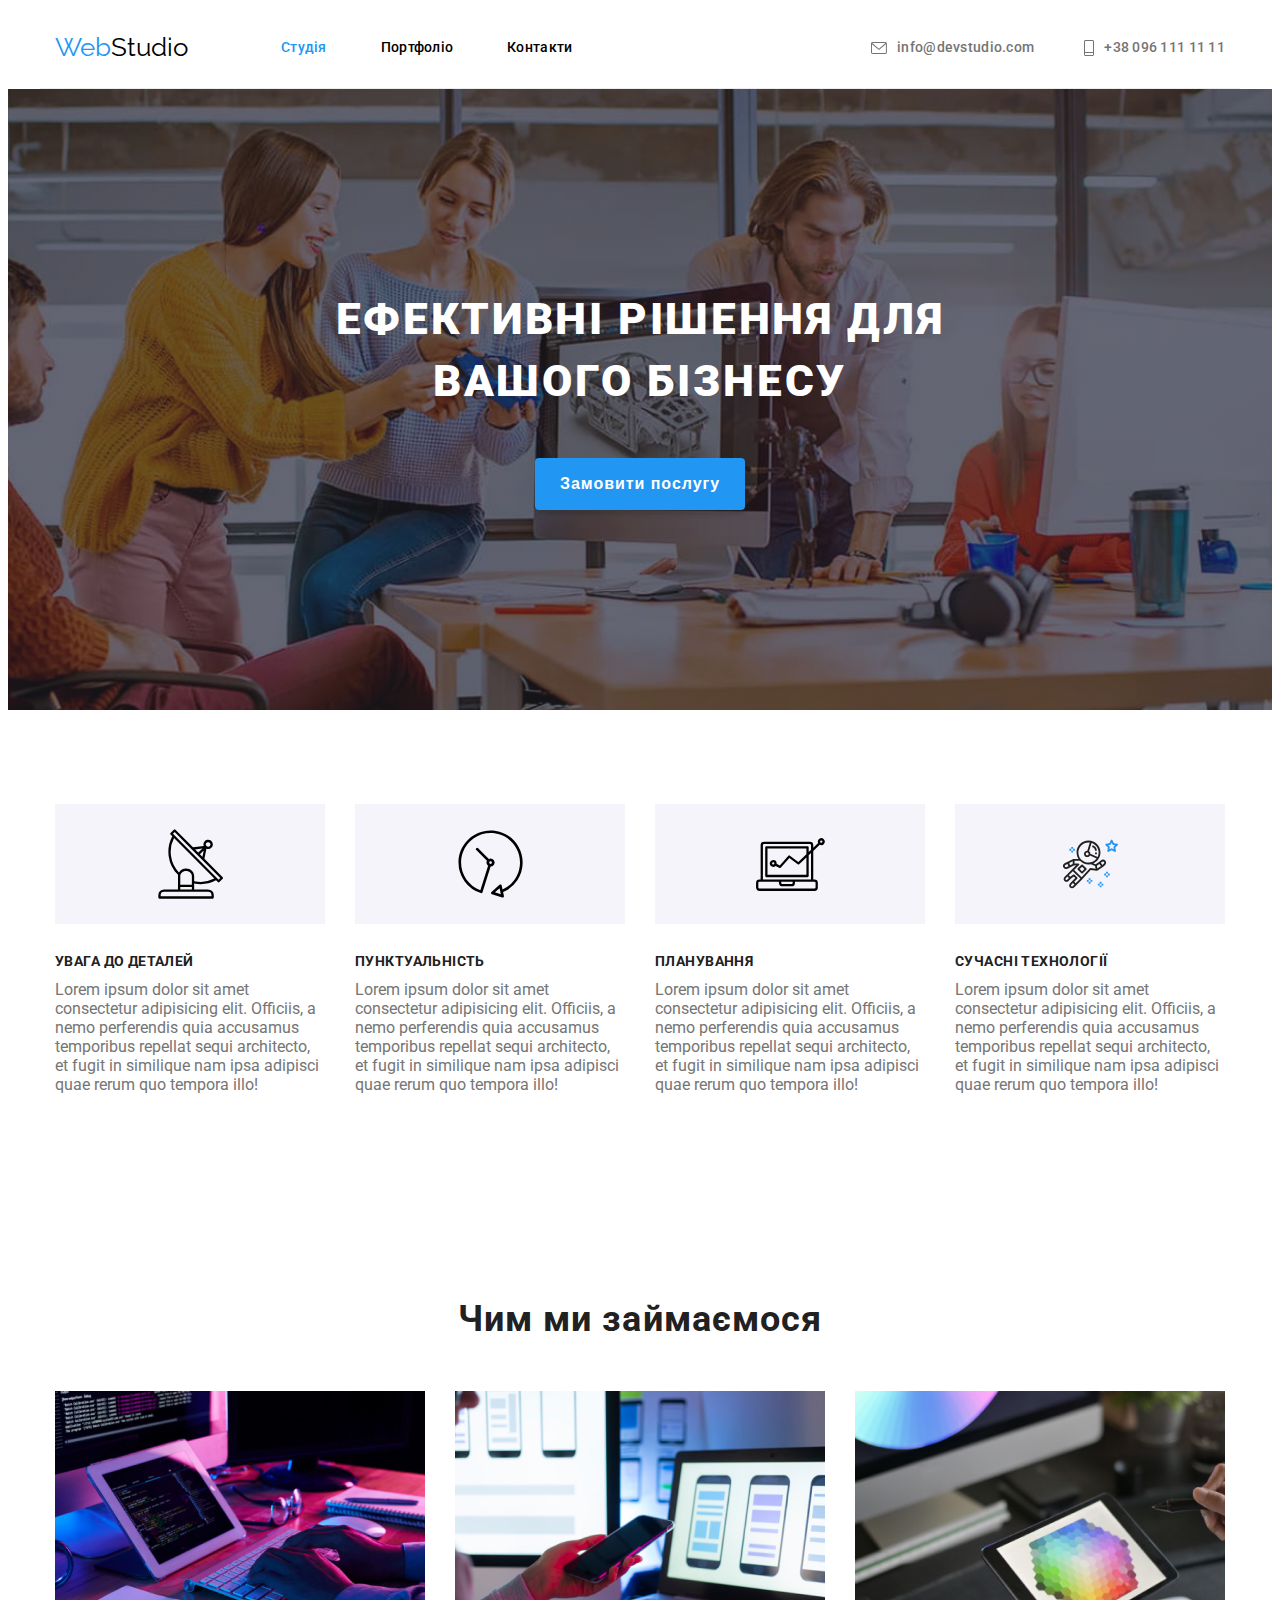
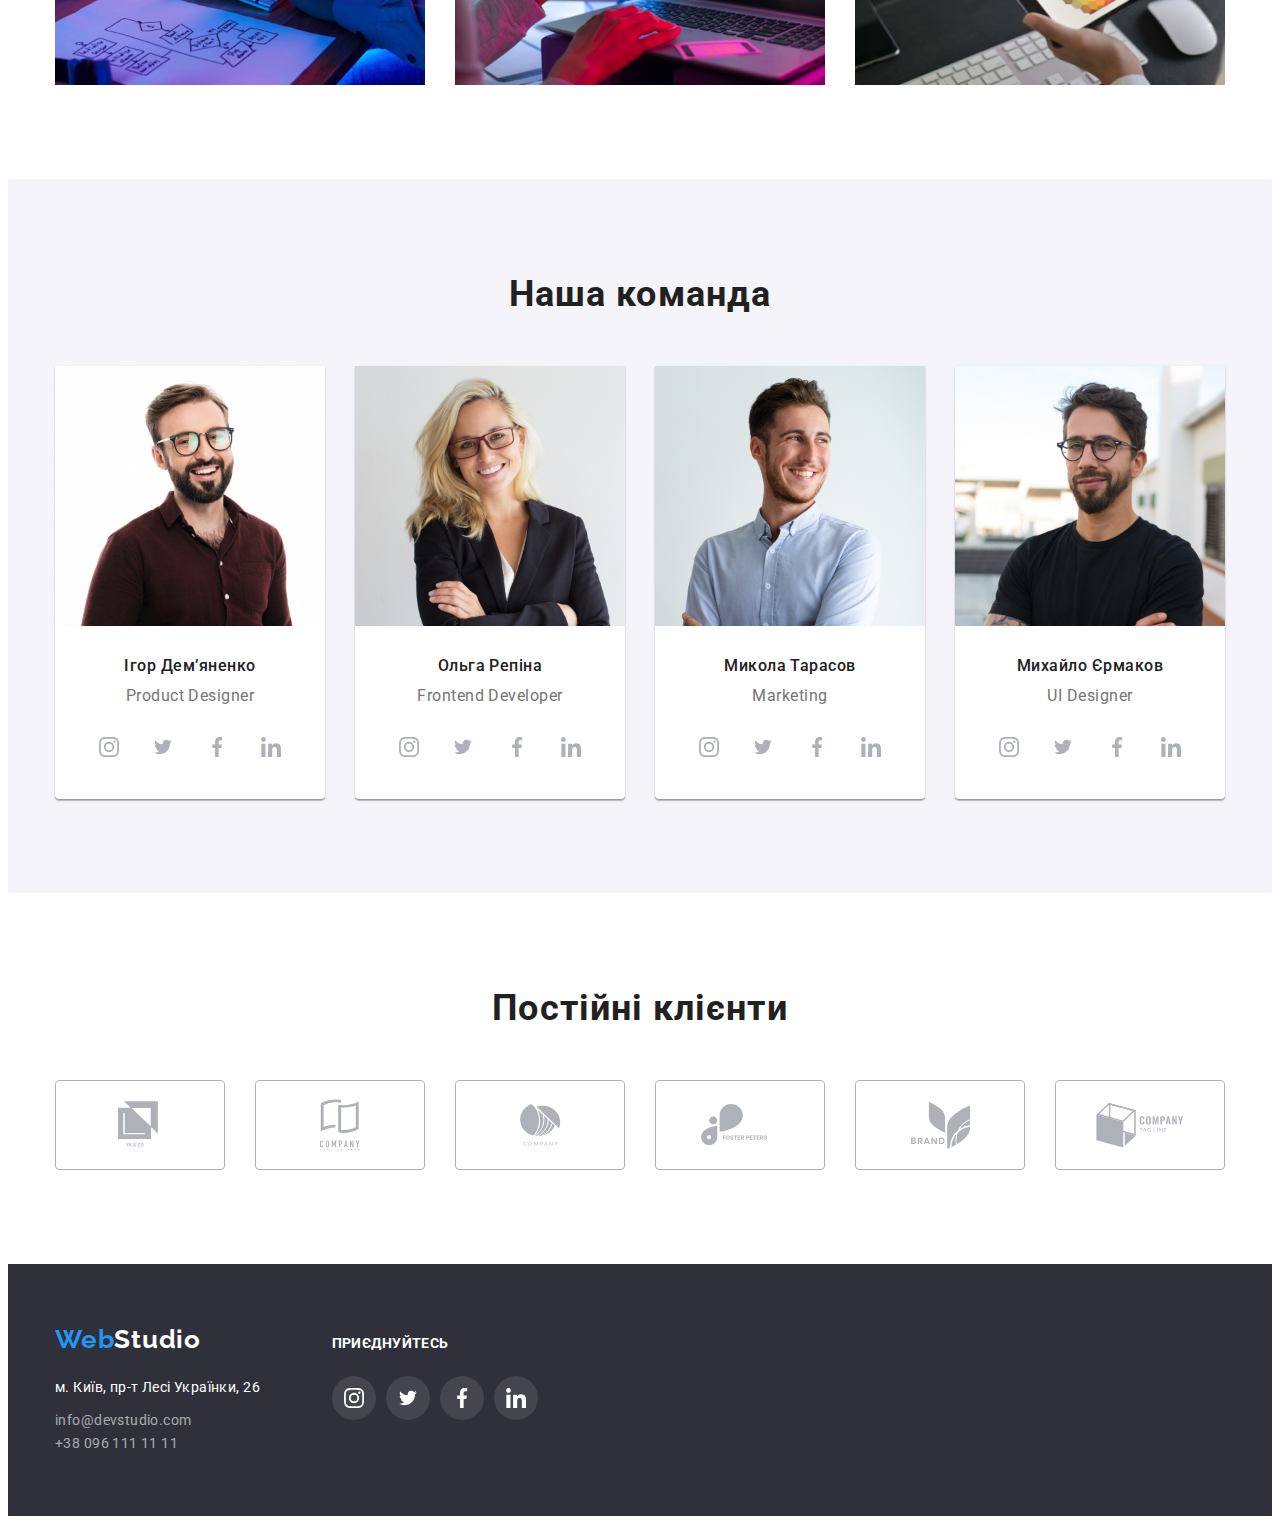
==== index.html @ 0ce0e4c5 "yes" ====
<!DOCTYPE html>
<html lang="en">

<head>
    <meta charset="UTF-8">
    <meta http-equiv="X-UA-Compatible" content="IE=edge">
    <meta name="viewport" content="width=device-width, initial-scale=1.0">
    <title>WEB studio</title>
    <link
        href="https://fonts.googleapis.com/css2?family=Raleway:wght@700&family=Roboto:wght@400;500;700;900&display=swap"
        rel="stylesheet">
    <link rel="stylesheet" href="node_modules/modern-normalize/modern-normalize.css">
    <!-- Зовнішній файл стилю -->
    <link rel="stylesheet" href="./css/main.min.css">
</head>

<body>
    <!-- Шапка -->
    <header>
        <div class="header-nav container">
            <a class="logo" href="./"><span>Web</span>Studio</a>
            <nav>
                <ul class="nav-list">
                    <li class="list-item"><a class="link current" href="./">Студія</a></li>
                    <li class="list-item"><a class="link" href="./portfolio.html" target="_blank"
                            rel="noopener noreferer">Портфоліо</a></li>
                    <li class="list-item"><a class="link" href="">Контакти</a></li>
                </ul>
            </nav>
            <ul class="contacts-nav">
                <li>
                    <a class="contacts-link" href="mailto:info@devstudio.com">
                        <svg class="contact-icon" width="16" height="12">
                            <use href="./img/icons.svg#icon-envelope-hover"></use>
                        </svg>
                        info@devstudio.com
                    </a>
                </li>
                <li><a class="contacts-link" href="tel:+380961111111">
                        <svg class="contact-icon" width="10" height="16">
                            <use href="./img/icons.svg#icon-Phone"></use>
                        </svg>
                        +38 096 111 11 11</a></li>
            </ul>
        </div>
    </header>
    <!-- Основна секція -->
    <main>
        <!-- Секція герой -->
        <section class="hero">
            <div class="container">
                <h1 class="hero-title">ефективні рішення для
                    </br>
                    вашого бізнесу
                </h1>
                <button type="button" class="hero-button" data-modal-open>Замовити послугу</button>
            </div>
            <!-- Модальне вікно -->
            <div class="backdrop is-hidden" data-modal>
                <div class="modal">
                    <button type="button" class="modal-button" data-modal-close></button>
                    <!-- Форма модального вікна -->
                    <form class="form js-speaker-form" autocomplete="on">
                        <h3 class="title">Залиште свої дані, ми Вам зателефонуємо</h3>
                        <ul class="fields">
                            <li class="field">
                                <label for="user-name">Ім'я</label>
                                <input class="form-field" type="text" name="user-name" id="user-name">
                                <svg class="form-icon" width="18" height="18">
                                    <use href="./img/icons.svg#person"></use>
                                </svg>
                            </li>
                            <li class="field">
                                <label for="user-tel">Телефон</label>
                                <input class="form-field" type="tel" name="user-tel" id="user-tel" autofocus>
                                <svg class="form-icon" width="18" height="18">
                                    <use href="./img/icons.svg#phone"></use>
                                </svg>
                            </li>
                            <li class="field">
                                <label for="user-mail">Пошта</label>
                                <input class="form-field" type="email" name="user-mail" id="user-mail">
                                <svg width="18" height="18" class="form-icon">
                                    <use href="./img/icons.svg#email"></use>
                                </svg>
                            </li>
                            <li class="field">
                                <label for="comments">Коментарі</label>
                                <textarea class="textarea" name="comments" id="comments" rows="10"
                                    placeholder="Введіть коментар">
                            </textarea>
                            </li>
                        </ul>
                        <div class="checkbox">
                            <label class="field-label" for="checkbox">
                                <input class="field-checkbox" type="checkbox" name="checkbox" id="checkbox"
                                    value="checkbox" />
                                <svg class="checkbox-icon" width="16" height="15">
                                    <use href="./img/icons.svg#icon-check"></use>
                                </svg>
                                Погоджуюсь з розсилкою і приймаю
                                <a href="./">Умови договору</a>
                            </label>
                        </div>
                        <button type="submit" class="hero-button btn">Надіслати</button>

                    </form>
                </div>
            </div>
        </section>

        <!-- Секція особливості -->
        <section class="section">
            <div class="container">
                <h2 class="visually-hidden">Особливості</h2>
                <ul class="features">
                    <li class="features-item">
                        <div class="features-icon">
                            <svg class="icon" width="65" height="70">
                                <use href="./img/icons.svg#icon-Vector-1"></use>
                            </svg>
                        </div>
                        <h3 class="title ">УВАГА ДО ДЕТАЛЕЙ</h3>
                        <p class="text">Lorem ipsum dolor sit amet consectetur adipisicing elit. Officiis, a nemo
                            perferendis quia accusamus temporibus repellat sequi architecto, et fugit in similique nam
                            ipsa adipisci quae rerum quo tempora illo!</p>
                    </li>
                    <li class="features-item">
                        <div class="features-icon">
                            <svg class="icon" width="65" height="70">
                                <use href="./img/icons.svg#icon-Clock"></use>
                            </svg>
                        </div>
                        <h3 class="title">ПУНКТУАЛЬНІСТЬ</h3>
                        <p class="text">Lorem ipsum dolor sit amet consectetur adipisicing elit. Officiis, a nemo
                            perferendis quia accusamus temporibus repellat sequi architecto, et fugit in similique nam
                            ipsa adipisci quae rerum quo tempora illo!</p>
                    </li>
                    <li class="features-item">
                        <div class="features-icon">
                            <svg class="icon" width="70" height="53">
                                <use href="./img/icons.svg#icon-diagram"></use>
                            </svg>
                        </div>
                        <h3 class="title">ПЛАНУВАННЯ</h3>
                        <p class="text">Lorem ipsum dolor sit amet consectetur adipisicing elit. Officiis, a nemo
                            perferendis quia accusamus temporibus repellat sequi architecto, et fugit in similique nam
                            ipsa adipisci quae rerum quo tempora illo!</p>
                    </li>
                    <li class="features-item">
                        <div class="features-icon">
                            <svg class="icon" width="55" height="60">
                                <use href="./img/icons.svg#icon-astronaut"></use>
                            </svg>
                        </div>
                        <h3 class="title">СУЧАСНІ ТЕХНОЛОГІЇ</h3>
                        <p class="text">Lorem ipsum dolor sit amet consectetur adipisicing elit. Officiis, a nemo
                            perferendis quia accusamus temporibus repellat sequi architecto, et fugit in similique nam
                            ipsa adipisci quae rerum quo tempora illo!</p>
                    </li>
                </ul>
            </div>
        </section>
        <!-- Секція чим ми займаємось -->
        <section class="section">
            <div class="container">
                <h2 class="section-title">Чим ми займаємося</h2>
                <ul class="image">
                    <li class="thumb">
                        <div class="img-thumb"><img src="./img/desktop.jpg" alt="Зображення планшету">
                            <div class="overlay">
                                <p>ДЕСКТОПНІ ЗАСТОСУНКИ</p>
                            </div>
                        </div>
                    </li>
                    <li class="thumb">
                        <div class="img-thumb"><img src="./img/laptop.jpg" alt="Зображення планшету">
                            <div class="overlay">
                                <p>МОБІЛЬНІ ЗАСТОСУНКИ</p>
                            </div>
                        </div>
                    </li>
                    <li class="thumb">
                        <div class="img-thumb"><img src="./img/desctop-1.jpg" alt="Зображення планшету">
                            <div class="overlay">
                                <p>ДИЗАЙНЕРСЬКІ РІШЕННЯ</p>
                            </div>
                        </div>
                    </li>
                </ul>
            </div>
        </section>
        <!-- Секція наша команда -->
        <section class="section our-team">
            <div class="container">
                <h2 class="section-title">Наша команда</h2>
                <ul class="team">
                    <li class="team-link">
                        <img src="./img/demianenko.jpg" alt="Дем'яненко Шгор">
                        <p class="name">Ігор Дем’яненко</p>
                        <p class="position">Product Designer</p>
                        <ul class="social-network-list">
                            <li class="network-item">
                                <a class="social-link" href="">
                                    <svg class="social-icon" width="20" height="20">
                                        <use href="./img/icons.svg#icon-instagram"></use>
                                    </svg>
                                </a>
                            </li>
                            <li class="network-item">
                                <a class="social-link" href="">
                                    <svg class="social-icon" width="20" height="16">
                                        <use href="./img/icons.svg#icon-tweeter"></use>
                                    </svg>
                                </a>
                            </li>
                            <li class="network-item">
                                <a class="social-link" href="">
                                    <svg class="social-icon" width="20" height="20">
                                        <use href="./img/icons.svg#icon-facebook"></use>
                                    </svg>
                                </a>
                            </li>
                            <li class="network-item">
                                <a class="social-link" href="">
                                    <svg class="social-icon" width="20" height="20">
                                        <use href="./img/icons.svg#icon-linkedin"></use>
                                    </svg>
                                </a>
                        </ul>

                    <li class="team-link">
                        <img src="./img/repina.jpg" alt="Ольга Репіна">
                        <p class="name">Ольга Репіна</p>
                        <p class="position">Frontend Developer</p>
                        <ul class="social-network-list">
                            <li class="network-item">
                                <a class="social-link" href="">
                                    <svg class="social-icon" width="20" height="20">
                                        <use href="./img/icons.svg#icon-instagram"></use>
                                    </svg>
                                </a>
                            </li>
                            <li class="network-item">
                                <a class="social-link" href="">
                                    <svg class="social-icon" width="20" height="16">
                                        <use href="./img/icons.svg#icon-tweeter"></use>
                                    </svg>
                                </a>
                            </li>
                            <li class="network-item">
                                <a class="social-link" href="">
                                    <svg class="social-icon" width="20" height="20">
                                        <use href="./img/icons.svg#icon-facebook"></use>
                                    </svg>
                                </a>
                            </li>
                            <li class="network-item">
                                <a class="social-link" href="">
                                    <svg class="social-icon" width="20" height="20">
                                        <use href="./img/icons.svg#icon-linkedin"></use>
                                    </svg>
                                </a>
                            </li>
                        </ul>
                    </li>
                    <li class="team-link">
                        <img src="./img/tarasov.jpg" alt="Микола Тарасов">
                        <p class="name">Микола Тарасов</p>
                        <p class="position">Marketing</p>
                        <ul class="social-network-list">
                            <li class="network-item">
                                <a class="social-link" href="">
                                    <svg class="social-icon" width="20" height="20">
                                        <use href="./img/icons.svg#icon-instagram"></use>
                                    </svg>
                                </a>
                            </li>
                            <li class="network-item">
                                <a class="social-link" href="">
                                    <svg class="social-icon" width="20" height="16">
                                        <use href="./img/icons.svg#icon-tweeter"></use>
                                    </svg>
                                </a>
                            </li>
                            <li class="network-item">
                                <a class="social-link" href="">
                                    <svg class="social-icon" width="20" height="20">
                                        <use href="./img/icons.svg#icon-facebook"></use>
                                    </svg>
                                </a>
                            </li>
                            <li class="network-item">
                                <a class="social-link" href="">
                                    <svg class="social-icon" width="20" height="20">
                                        <use href="./img/icons.svg#icon-linkedin"></use>
                                    </svg>
                                </a>
                            </li>
                        </ul>
                    </li>
                    <li class="team-link">
                        <img src="./img/ermakov.jpg" alt="Михайло Єрмаков">
                        <p class="name">Михайло Єрмаков</p>
                        <p class="position">UI Designer</p>
                        <ul class="social-network-list">
                            <li class="network-item">
                                <a class="social-link" href="">
                                    <svg class="social-icon" width="20" height="20">
                                        <use href="./img/icons.svg#icon-instagram"></use>
                                    </svg>
                                </a>
                            </li>
                            <li class="network-item">
                                <a class="social-link" href="">
                                    <svg class="social-icon" width="20" height="16">
                                        <use href="./img/icons.svg#icon-tweeter"></use>
                                    </svg>
                                </a>
                            </li>
                            <li class="network-item">
                                <a class="social-link" href="">
                                    <svg class="social-icon" width="20" height="20">
                                        <use href="./img/icons.svg#icon-facebook"></use>
                                    </svg>
                                </a>
                            </li>
                            <li class="network-item">
                                <a class="social-link" href="">
                                    <svg class="social-icon" width="20" height="20">
                                        <use href="./img/icons.svg#icon-linkedin"></use>
                                    </svg>
                                </a>
                            </li>
                        </ul>
                    </li>
                </ul>
            </div>
        </section>
        <section class="section">
            <div class="container">
                <h2 class="section-title">Постійні клієнти</h2>
                <ul class="customers">
                    <li class="customers-item">
                        <a href="" class="customers-link">
                            <svg class="customers-icon" width="44" height="49">
                                <use href="./img/icons.svg#icon-logo-1"></use>
                            </svg>
                        </a>
                    </li>
                    <li class="customers-item">
                        <a href="" class="customers-link">
                            <svg class="customers-icon" width="40" height="52">
                                <use href="./img/icons.svg#icon-logo-2"></use>
                            </svg>
                        </a>
                    </li>
                    <li class="customers-item">
                        <a href="" class="customers-link">
                            <svg class="customers-icon" width="41" height="42">
                                <use href="./img/icons.svg#icon-logo-3"></use>
                            </svg>
                        </a>
                    </li>
                    <li class="customers-item">
                        <a href="" class="customers-link">
                            <svg class="customers-icon" width="79" height="42">
                                <use href="./img/icons.svg#icon-logo-4"></use>
                            </svg>
                        </a>
                    </li>
                    <li class="customers-item">
                        <a href="" class="customers-link">
                            <svg class="customers-icon" width="59" height="47">
                                <use href="./img/icons.svg#icon-logo-5"></use>
                            </svg>
                        </a>
                    </li>
                    <li class="customers-item">
                        <a href="" class="customers-link">
                            <svg class="customers-icon" width="88" height="45">
                                <use href="./img/icons.svg#icon-logo-6"></use>
                            </svg>
                        </a>
                    </li>
                </ul>
            </div>
        </section>
    </main>
    <!-- Футер -->
    <footer class="footer">
        <div class="container footer-items">
            <!-- Лого та контакти -->
            <div class="footer-contacts">
                <a class="footer-logo" href=""><span>Web</span>Studio</a>
                <addres class="addres">
                    <p class="footer-address">м. Київ, пр-т Лесі Українки, 26</p>
                    <ul class="footer-contacts">
                        <li class="link"><a class="footer-contacts-link"
                                href="mailto:info@devstudio.com">info@devstudio.com</a></li>
                        <li class="link"><a class="footer-contacts-link" href="tel:+380961111111">+38 096 111 11 11</a>
                        </li>
                    </ul>
                </addres>
            </div>
            <!-- Приєднуйтесь -->
            <div class="join">
                <b class="join-networks">Приєднуйтесь</b>
                <ul class="social-network-list">
                    <li class="network-item">
                        <a class="social-link" href="">
                            <svg class="social-icon" width="20" height="20">
                                <use href="./img/icons.svg#icon-instagram"></use>
                            </svg>
                        </a>
                    </li>
                    <li class="network-item">
                        <a class="social-link" href="">
                            <svg class="social-icon" width="20" height="16">
                                <use href="./img/icons.svg#icon-tweeter"></use>
                                </sv>
                        </a>
                    </li>
                    <li class="network-item">
                        <a class="social-link" href="">
                            <svg class="social-icon" width="20" height="20">
                                <use href="./img/icons.svg#icon-facebook"></use>
                            </svg>
                        </a>
                    </li>
                    <li class="network-item">
                        <a class="social-link" href="">
                            <svg class="social-icon" width="20" height="20">
                                <use href="./img/icons.svg#icon-linkedin"></use>
                            </svg>
                        </a>
                </ul>
            </div>
        </div>
    </footer>
    <script src="./js/modal.js" type="module"></script>
    <script src="./js/form.js" type="module"></script>
</body>

</html>
---- css/main.min.css ----
:root{--primary-text-color: #757575;--title-text-color: #212121;--accent-color: #2196f3;--background-color: #ffffff;--background-button: #F5F4FA;--svg: #AFB1B8;--card-border-line: #EEEEEE}html{box-sizing:border-box}*,*::before,*::after{box-sizing:inherit}body{color:var(--primary-text-color);background-color:#fff;font-family:roboto,sans-serif}a{text-decoration:none}h1,h2,h3,p,ul{margin-top:0}img{display:block;max-width:100%;height:auto}ul{padding:0;margin:0;list-style:none}.section{padding-top:94px;padding-bottom:94px;margin-top:0;margin-bottom:0}.container{width:1200px;margin-left:auto;margin-right:auto;margin-top:0;padding-left:15px;padding-right:15px}.section-title{margin-bottom:50px;color:var(--title-text-color);font-weight:700;font-size:36px;line-height:1.2;text-align:center;letter-spacing:.03em}.logo{color:#000;font-family:Raleway,sans-serif;font-style:700;font-size:26px;line-height:1.2;letter-spacing:3%}span{color:var(--accent-color)}.header-nav{box-sizing:border-box;margin-bottom:0;border-bottom:1px solid #ececec}.header-nav,.contacts-nav{display:flex;align-items:center;justify-content:flex-start}.nav-list{display:flex;margin-left:93px}.nav-list .link{position:relative;display:block;padding-top:32px;padding-bottom:32px;color:#000;font-weight:500;font-size:14px;line-height:1.14;letter-spacing:.02em}.nav-list .link:hover,.nav-list .link:focus{color:var(--accent-color)}.nav-list .link.current{color:var(--accent-color)}.nav-list .link.current::after{position:absolute;content:"";bottom:0;left:0;width:100%;height:5px;background-color:var(--accent-color);border-radius:4px;transform:scale(0);transition:transform 500ms cubic-bezier(0.4, 0, 0.2, 1)}.nav-list .link:hover.current::after{transform:scale(1)}.contacts-nav{display:flex;margin-left:auto}.contacts-nav li+li{margin-left:50px}.contacts-nav a{color:var(--primary-text-color);font-weight:500;font-size:14px;line-height:1.14;letter-spacing:.02em}.contacts-nav .contacts-link:focus,.contacts-nav .contacts-link:hover,.contact-icon:focus,.contact-icon:hover{color:var(--accent-color);fill:var(--accent-color)}.list-item{margin-right:54px}.list-item:last-child{margin-right:0}.contacts-link{display:flex;align-items:center}.contact-icon{margin-right:10px;fill:currentColor}.hero{background-color:#2f303a;text-align:center;padding-bottom:200px;padding-top:200px;background-image:linear-gradient(to right, rgba(47, 48, 58, 0.4), rgba(47, 48, 58, 0.4)),url("../img/bgi-hero.jpg");background-position:center;background-size:cover;background-repeat:no-repeat}.hero-title{display:block;margin-top:0px;margin-bottom:30px;margin-bottom:46px;text-transform:uppercase;color:var(--background-color);font-weight:900;font-size:44px;line-height:1.4;text-align:center;letter-spacing:.06em}.hero-button{display:inline-block;min-width:200px;padding:10px 25px;border-radius:4px;text-decoration:none;border:none;box-shadow:0px 4px 4px rgba(0,0,0,.15);margin-top:0px;color:var(--background-color);background-color:var(--accent-color);font-weight:700;font-size:16px;line-height:2;letter-spacing:.06em}.backdrop{position:fixed;top:0;left:0;width:100%;height:100%;background-color:rgba(0,0,0,.2);opacity:1;transition:opacity 300ms cubic-bezier(0.4, 0, 0.2, 1)}.backdrop.is-hidden .modal{transform:translate(-50%, -50%) scale(0.7) rotateY(450deg)}.modal{position:absolute;top:50%;left:50%;width:528px;height:581px;padding:40px;background-color:var(--background-color);transform:translate(-50%, -50%) scale(1);transition:transform 500ms cubic-bezier(0.4, 0, 0.2, 1)}.backdrop.is-hidden{opacity:0;pointer-events:none}.modal-button{position:absolute;top:8px;right:8px;width:30px;height:30px;border:0;border-radius:50%;background-image:url("../img/icons/close.svg");background-size:contain}.field{position:relative;text-align:start}.form,.fields,.field{display:flex;flex-direction:column}.fields{margin-bottom:20px}.form-field,.textarea{padding-left:42px;height:40px;border:1px solid rgba(33,33,33,.2);border-radius:4px;transition:border 250ms cubic-bezier(0.4, 0, 0.2, 1);outline:none}.field:not(:last-child){margin-bottom:10px}form .title{font-size:20px;margin-bottom:12px;color:var(--title-text-color)}.textarea{resize:none;height:120px;font-size:14px;padding:12px 16px}.field label{font-size:12px;margin-bottom:4px}.form-icon{position:absolute;display:inline-block;top:50%;left:15px;margin:0;transition:fill 250ms cubic-bezier(0.4, 0, 0.2, 1)}.field:focus-within .form-field,.field:hover .form-field,.field:focus-within textarea,.field:hover textarea{border:1px solid var(--accent-color)}.field:focus-within>.form-icon,.field:hover>.form-icon{fill:var(--accent-color)}.btn{width:200px;margin:auto}.checkbox{margin-bottom:30px}.field-checkbox{-webkit-appearance:none;-moz-appearance:none;appearance:none;outline:none}.checkbox-icon{display:inline-block;margin-right:8px;padding:0;border:2px solid var(--title-text-color);border-radius:2px}.field-checkbox:focus-within+.checkbox-icon{border:2px solid var(--accent-color)}.field-checkbox:focus-within+.checkbox-icon{border:2px solid var(--accent-color)}.field-checkbox:checked+.checkbox-icon{background-color:var(--accent-color);border:2px solid var(--accent-color)}.field-label a{color:var(--accent-color);text-decoration:underline}.features .title{margin-bottom:10px;color:var(--title-text-color);font-weight:700;font-size:14px;line-height:1.14;letter-spacing:.03em}.visually-hidden{position:absolute;width:1px;height:1px;border:0;margin:-1px;padding:0;clip:rect(0 0 0 0);overflow:hidden}.features{display:flex;justify-content:space-between}.features-icon{display:flex;justify-content:center;align-items:center;width:270px;height:120px;margin-bottom:30px;background-color:var(--background-button)}.features-item{width:270px}.feture .text{color:var(--primary-text-color);font-size:14px;line-height:1.7;letter-spacing:.03em}.image{display:flex;justify-content:space-between}.our-team{background-color:#f5f4fa}.team{display:flex;justify-content:space-between}.team-link:not(:last-child){margin-right:30px}.team-link{width:270px;padding-bottom:30px;background:#fff;box-shadow:0px 1px 3px rgba(0,0,0,.12),0px 1px 1px rgba(0,0,0,.14),0px 2px 1px rgba(0,0,0,.2);border-radius:0px 0px 4px 4px}.team .name{margin-bottom:10px;color:var(--title-text-color);font-weight:500;font-size:16px;line-height:1.2;text-align:center;letter-spacing:.03em}.team .position{margin-bottom:16px;color:var(--primary-text-color);font-size:16px;line-height:1.2;text-align:center;letter-spacing:.03em}.team-link img{margin-bottom:30px}.social-network-list{display:flex;justify-content:center}.network-item:not(:last-child){margin-right:10px}.social-link{display:inline-flex;justify-content:center;align-items:center;width:44px;height:44px;border-radius:50%;color:var(--svg)}.social-icon{fill:currentColor;margin:12px}.social-link:hover,.social-link:focus{color:var(--background-color);background-color:var(--accent-color)}.customers{display:flex}.customers-item:not(:last-child){margin-right:30px}.customers-link{display:flex;justify-content:center;align-items:center;width:170px;height:90px;border:1px solid var(--svg);border-radius:4px;color:var(--svg)}.customers-link:hover,.customers-link:focus{border:1px solid var(--accent-color);color:var(--accent-color)}.customers-icon{fill:currentColor}.footer{padding-bottom:60px;padding-top:60px}.footer-items{display:flex;align-items:baseline}.footer,.footer-address{color:#fff;background-color:#2f303a;font-family:Roboto;font-style:normal;font-weight:400;font-size:14px;line-height:1.7;letter-spacing:.03em}.footer-logo{color:#fff;font-family:Raleway;font-style:normal;font-weight:700;font-size:26px;line-height:1.2;letter-spacing:.03em}.footer-address{margin-top:20px;margin-bottom:9px}.footer-contacts{margin-right:70px}.footer-contacts-link{color:rgba(255,255,255,.6)}.footer-contacts-link:hover,.footer-contacts-link:focus{color:var(--accent-color)}.join-networks{color:var(--background-color);font-size:14px;line-height:1.2;font-weight:700;text-transform:uppercase}.social-network-list{margin-top:20px}.join .social-link{background-color:rgba(255,255,255,.1);color:var(--background-color)}.join .social-icon{fill:currentColor}.join .social-link:hover,.join .social-link:focus{background-color:var(--accent-color)}.filter{display:flex;justify-content:center;margin-bottom:50px}.filter li:not(:last-child){margin-right:8px}.filter-link{display:inline-block;border-radius:4px;min-width:73px;height:38px;padding:6px 22px;font-style:normal;font-weight:500;font-size:16px;line-height:1.62;text-align:center;letter-spacing:.03em;color:#212121;color:var(--title-text-color);background-color:var(--background-button)}.filter-link:hover,.filter-link:focus{background-color:var(--accent-color);color:var(--background-color)}.examples{display:flex;flex-wrap:wrap;margin-left:-30px;margin-top:-30px}.examples-link{flex-basis:calc((100% - 90px)/3);margin-left:30px;margin-top:30px}.examples-titel{color:var(--title-text-color);font-weight:700;font-size:18px;line-height:2;letter-spacing:.06em}.examples-type{color:var(--primary-text-color);font-size:16px;line-height:1.8;letter-spacing:.03em}.link-text{padding:20px 24px;border-left:1px solid var(--card-border-line);border-right:1px solid var(--card-border-line);border-bottom:1px solid var(--card-border-line)}.card{display:block;border-top:rgba(0,0,0,0);overflow:hidden}.examples-img-thumb,.img-thumb{position:relative;overflow:hidden}.examples-overlay,.overlay{position:absolute;top:0;left:0;width:100%;height:100%;background-color:rgba(33,150,243,.8980392157);color:var(--background-color);padding:63px 24px;margin:0px;font-size:18px;line-height:1.5;transform:translateY(100%);transition:transform 250ms cubic-bezier(0.4, 0, 0.2, 1)}.overlay{top:224px;height:70px;background-color:rgba(47,48,58,.8);padding:27px 94px;font-size:14px;line-height:1;text-align:center}.thumb:hover .overlay,.link-thumb:hover .examples-overlay{transform:translateY(0)}.link-thumb:hover .link-text,.link-thumb:focus .link-text{box-shadow:0px 1px 1px rgba(0,0,0,.12),0px 4px 4px rgba(0,0,0,.06),1px 4px 6px rgba(0,0,0,.16)}/*# sourceMappingURL=main.min.css.map */
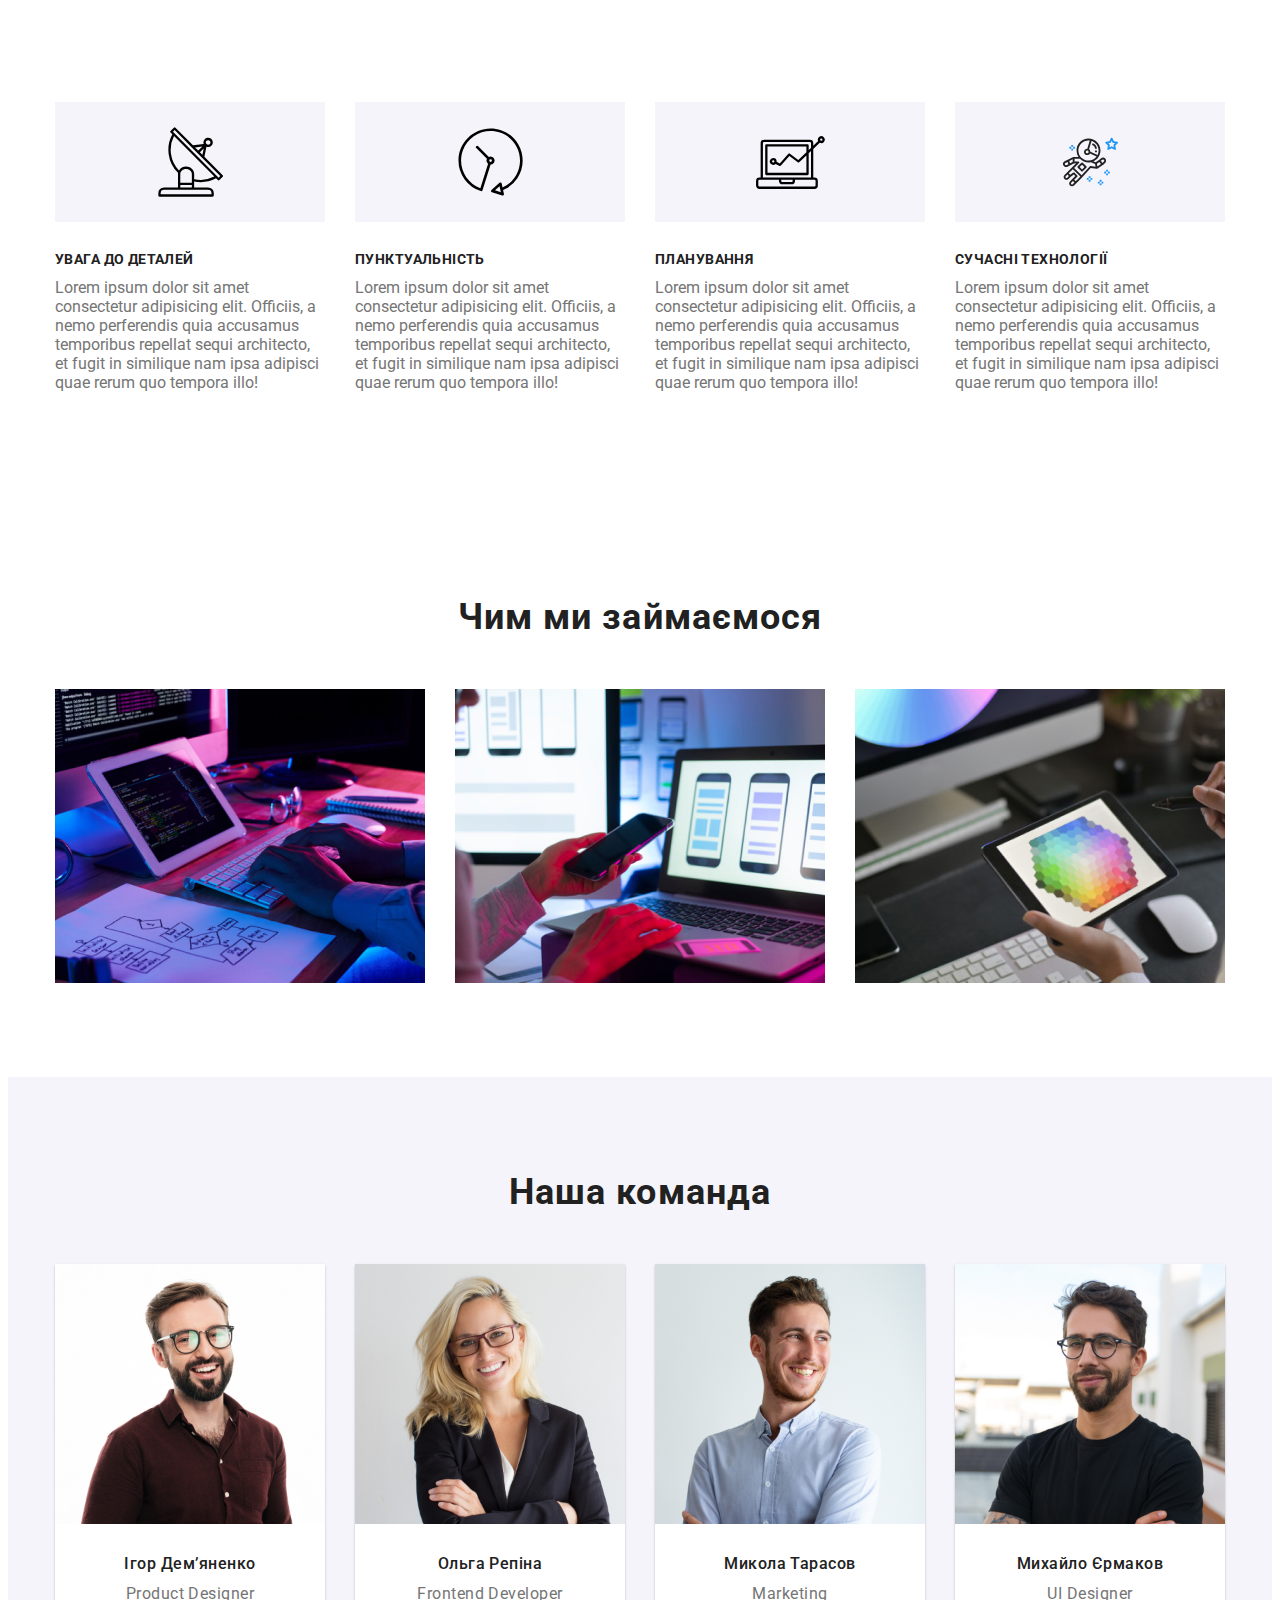
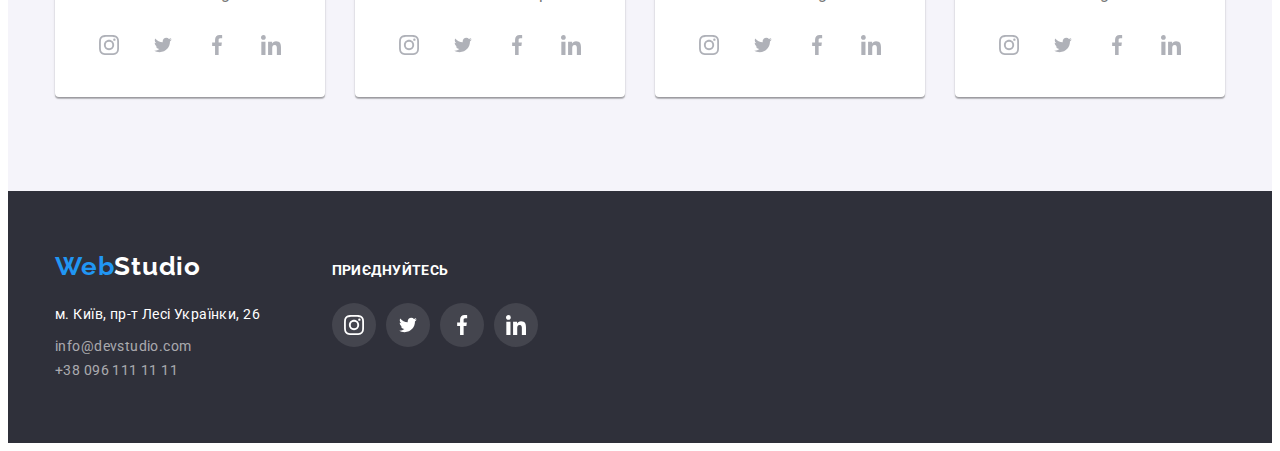
==== commit ee29302e: "0-O" ====
--- a/index.html
+++ b/index.html
@@ -16,7 +16,7 @@
 
 <body>
     <!-- Шапка -->
-    <header>
+    <!-- <header>
         <div class="header-nav container">
             <a class="logo" href="./"><span>Web</span>Studio</a>
             <nav>
@@ -43,24 +43,24 @@
                         +38 096 111 11 11</a></li>
             </ul>
         </div>
-    </header>
+    </header> -->
     <!-- Основна секція -->
     <main>
         <!-- Секція герой -->
-        <section class="hero">
+        <!-- <section class="hero">
             <div class="container">
                 <h1 class="hero-title">ефективні рішення для
                     </br>
                     вашого бізнесу
                 </h1>
                 <button type="button" class="hero-button" data-modal-open>Замовити послугу</button>
-            </div>
-            <!-- Модальне вікно -->
-            <div class="backdrop is-hidden" data-modal>
+            </div> -->
+        <!-- Модальне вікно -->
+        <!-- <div class="backdrop is-hidden" data-modal>
                 <div class="modal">
                     <button type="button" class="modal-button" data-modal-close></button>
-                    <!-- Форма модального вікна -->
-                    <form class="form js-speaker-form" autocomplete="on">
+                    <-- Форма модального вікна -->
+        <!--   <form class="form js-speaker-form" autocomplete="on">
                         <h3 class="title">Залиште свої дані, ми Вам зателефонуємо</h3>
                         <ul class="fields">
                             <li class="field">
@@ -107,7 +107,7 @@
                     </form>
                 </div>
             </div>
-        </section>
+        </section> -->
 
         <!-- Секція особливості -->
         <section class="section">
@@ -337,7 +337,8 @@
                 </ul>
             </div>
         </section>
-        <section class="section">
+        <!-- клієнпостійніти -->
+        <!-- <section class="section">
             <div class="container">
                 <h2 class="section-title">Постійні клієнти</h2>
                 <ul class="customers">
@@ -385,7 +386,7 @@
                     </li>
                 </ul>
             </div>
-        </section>
+        </section> -->
     </main>
     <!-- Футер -->
     <footer class="footer">
@@ -418,7 +419,7 @@
                         <a class="social-link" href="">
                             <svg class="social-icon" width="20" height="16">
                                 <use href="./img/icons.svg#icon-tweeter"></use>
-                                </sv>
+                            </svg>
                         </a>
                     </li>
                     <li class="network-item">
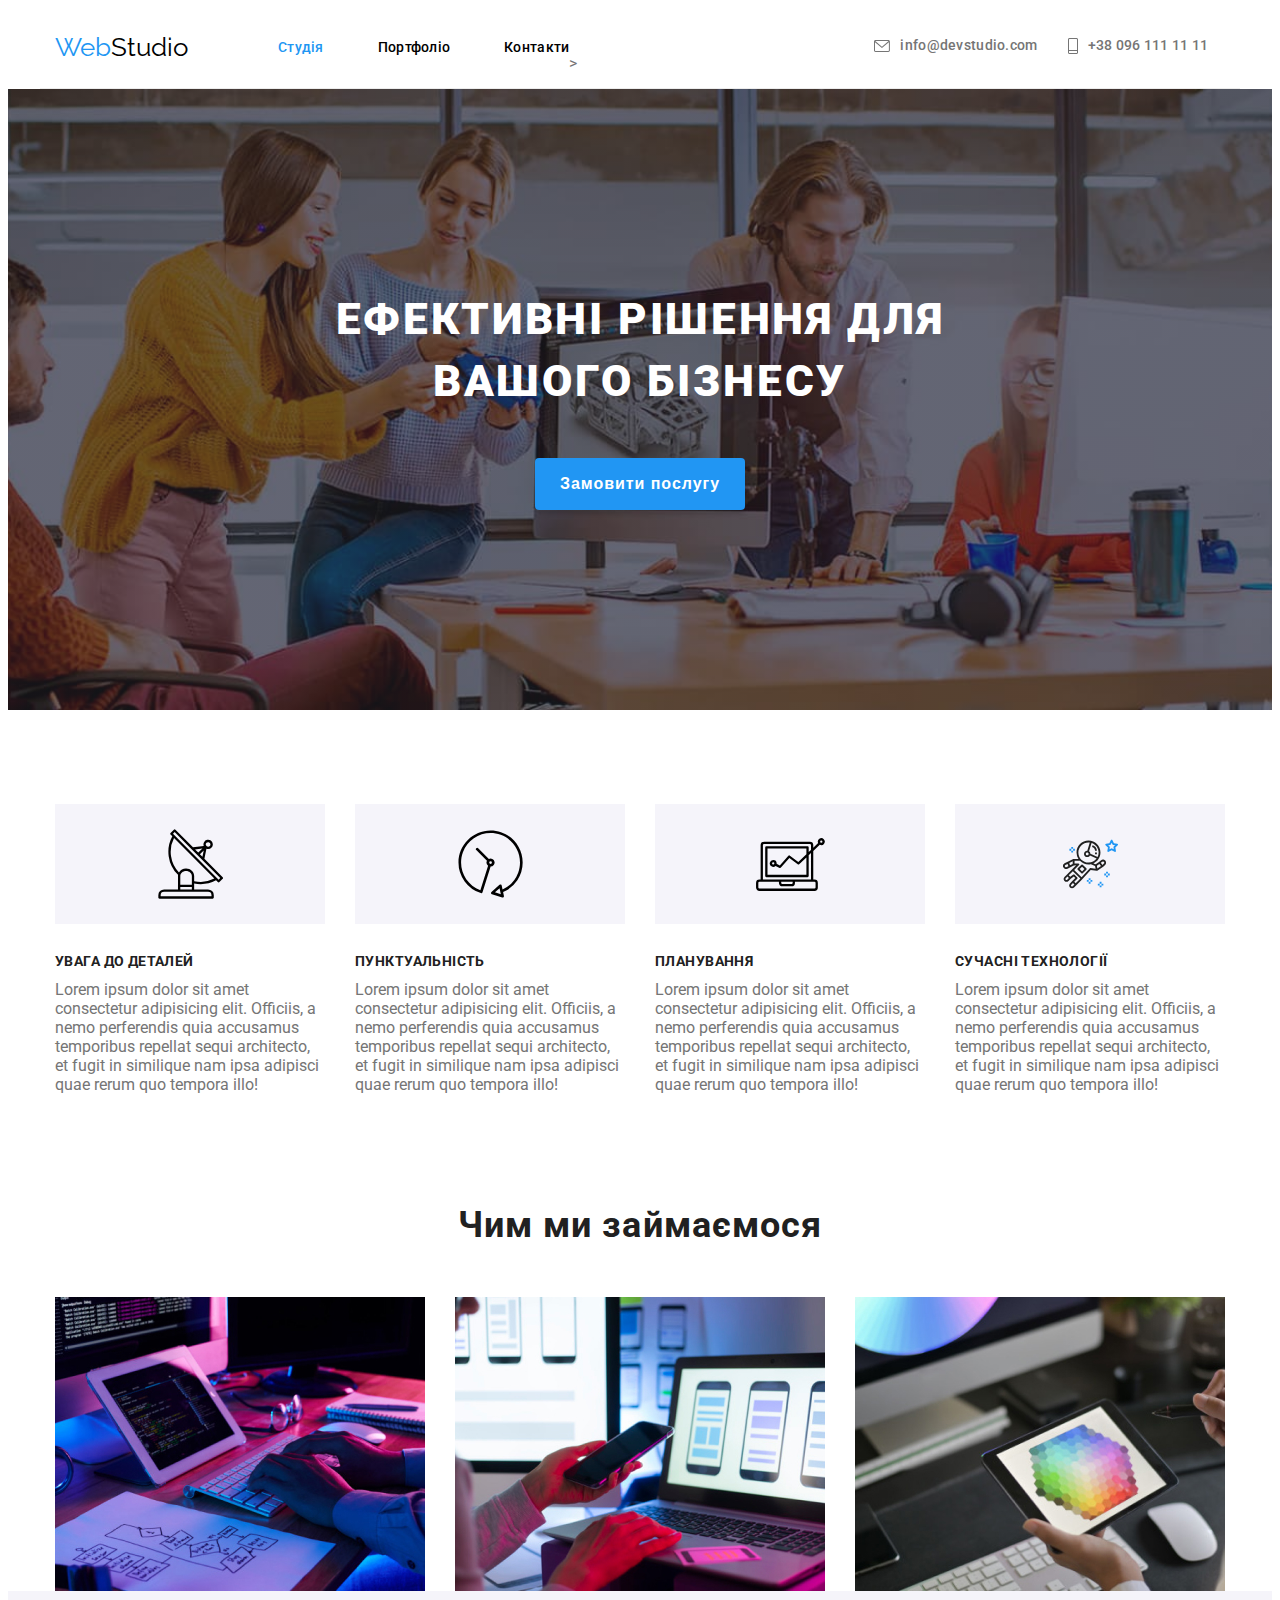
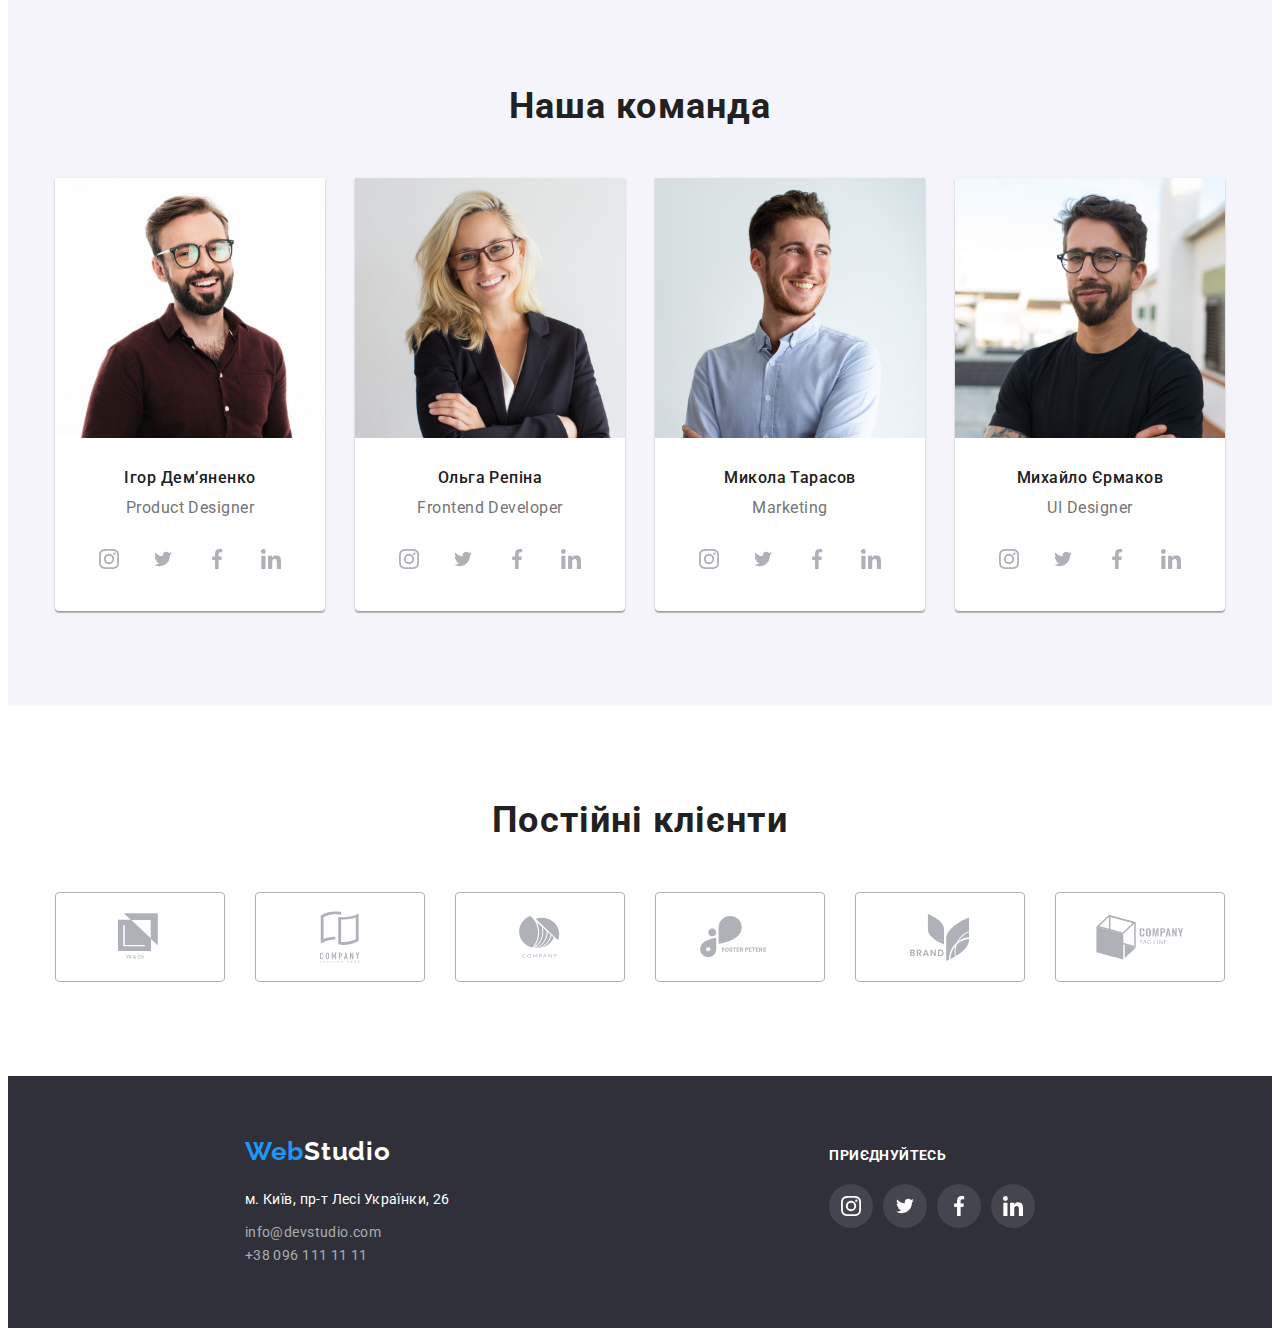
==== commit dd55df31: "end" ====
--- a/index.html
+++ b/index.html
@@ -16,10 +16,74 @@
 
 <body>
     <!-- Шапка -->
-    <!-- <header>
+    <header>
         <div class="header-nav container">
             <a class="logo" href="./"><span>Web</span>Studio</a>
-            <nav>
+
+            <button type="button" class="mobile-button" data-menu-button aria-expanded="false">
+                <svg width="40" height="40" aria-label="Перемикач мобільного меню">
+                    <use class="mobile-close" href="./img/icons.svg#mobile-menu"> </use>
+                    <use class="mobile-open" href="./img/icons.svg#icon-close"></use>
+
+                </svg>
+            </button>
+
+            <div class="mobile-menu" id="mobile-menu" data-menu>
+                <div>
+                    <nav class="navigation">
+                        <ul class="nav-list">
+                            <li class="list-item"><a class="link current" href="./">Студія</a></li>
+                            <li class="list-item"><a class="link" href="./portfolio.html" target="_blank"
+                                    rel="noopener noreferer">Портфоліо</a></li>
+                            <li class="list-item"><a class="link" href="">Контакти</a></li>
+                        </ul>
+                    </nav>
+                </div>
+                <div>
+                    <div class="contacts">
+                        <ul class="contacts-list">
+                            <li class="contacts-item">
+                                <a class="contacts-link" href="mailto:info@devstudio.com">
+                                    <svg class="contact-icon" width="16" height="12">
+                                        <use href="./img/icons.svg#icon-envelope-hover"></use>
+                                    </svg>
+                                    info@devstudio.com
+                                </a>
+                            </li>
+                            <li class="contacts-item"><a class="contacts-link" href="tel:+380961111111">
+                                    <svg class="contact-icon" width="10" height="16">
+                                        <use href="./img/icons.svg#icon-Phone"></use>
+                                    </svg>
+                                    +38 096 111 11 11</a></li>
+                        </ul>
+
+                    </div>
+                    <ul class="networks-list">
+                        <li class="networks-item">
+                            <a href="" rel="noopener, noreferer" class="networks-link">
+                                Instagram
+                            </a>
+                        </li>
+                        <li class="networks-item">
+                            <a href="" rel="noopener, noreferer" class="networks-link">
+                                Twitter
+                            </a>
+                        </li>
+                        <li class="networks-item">
+                            <a href="" rel="noopener, noreferer" class="networks-link">
+                                Facebook
+                            </a>
+                        </li>
+                        <li class="networks-item">
+                            <a href="" rel="noopener, noreferer" class="networks-link">
+                                Linkedin
+                            </a>
+                        </li>
+                    </ul>>
+                </div>
+
+            </div>
+            <!-- <nav>
                 <ul class="nav-list">
                     <li class="list-item"><a class="link current" href="./">Студія</a></li>
                     <li class="list-item"><a class="link" href="./portfolio.html" target="_blank"
@@ -41,26 +105,26 @@
                             <use href="./img/icons.svg#icon-Phone"></use>
                         </svg>
                         +38 096 111 11 11</a></li>
-            </ul>
+            </ul> -->
         </div>
-    </header> -->
+    </header>
     <!-- Основна секція -->
     <main>
         <!-- Секція герой -->
-        <!-- <section class="hero">
+        <section class="hero">
             <div class="container">
                 <h1 class="hero-title">ефективні рішення для
                     </br>
                     вашого бізнесу
                 </h1>
                 <button type="button" class="hero-button" data-modal-open>Замовити послугу</button>
-            </div> -->
-        <!-- Модальне вікно -->
-        <!-- <div class="backdrop is-hidden" data-modal>
+            </div>
+            <!-- Модальне вікно -->
+            <div class="backdrop is-hidden" data-modal>
                 <div class="modal">
                     <button type="button" class="modal-button" data-modal-close></button>
-                    <-- Форма модального вікна -->
-        <!--   <form class="form js-speaker-form" autocomplete="on">
+                    <!-- Форма модального вікна -->
+                    <form class="form js-speaker-form" autocomplete="on">
                         <h3 class="title">Залиште свої дані, ми Вам зателефонуємо</h3>
                         <ul class="fields">
                             <li class="field">
@@ -107,7 +171,7 @@
                     </form>
                 </div>
             </div>
-        </section> -->
+        </section>
 
         <!-- Секція особливості -->
         <section class="section">
@@ -162,7 +226,7 @@
             </div>
         </section>
         <!-- Секція чим ми займаємось -->
-        <section class="section">
+        <section class="section work">
             <div class="container">
                 <h2 class="section-title">Чим ми займаємося</h2>
                 <ul class="image">
@@ -338,7 +402,7 @@
             </div>
         </section>
         <!-- клієнпостійніти -->
-        <!-- <section class="section">
+        <section class="section">
             <div class="container">
                 <h2 class="section-title">Постійні клієнти</h2>
                 <ul class="customers">
@@ -386,11 +450,11 @@
                     </li>
                 </ul>
             </div>
-        </section> -->
+        </section>
     </main>
     <!-- Футер -->
     <footer class="footer">
-        <div class="container footer-items">
+        <div class="container footer-container">
             <!-- Лого та контакти -->
             <div class="footer-contacts">
                 <a class="footer-logo" href=""><span>Web</span>Studio</a>
@@ -406,7 +470,7 @@
             </div>
             <!-- Приєднуйтесь -->
             <div class="join">
-                <b class="join-networks">Приєднуйтесь</b>
+                <h3 class="join-networks">Приєднуйтесь</h3>
                 <ul class="social-network-list">
                     <li class="network-item">
                         <a class="social-link" href="">
@@ -437,10 +501,19 @@
                         </a>
                 </ul>
             </div>
+            <!-- <div class="footer-form">
+                <form class="mailing">
+                    <h3 class="join-networks">Підпишіться на розсилку</h3>
+                    <input class="footer-input" type="email" name="user-mail" placeholder="E-mail">
+                    <button type="submit" class="hero-button">Підписатись</button>
+                    btn
+                </form>
+            </div> -->
         </div>
     </footer>
     <script src="./js/modal.js" type="module"></script>
     <script src="./js/form.js" type="module"></script>
+    <script src="./js/mobile-menu.js" type="module"></script>
 </body>
 
 </html>--- a/css/main.min.css
+++ b/css/main.min.css
@@ -1 +1 @@
-:root{--primary-text-color: #757575;--title-text-color: #212121;--accent-color: #2196f3;--background-color: #ffffff;--background-button: #F5F4FA;--svg: #AFB1B8;--card-border-line: #EEEEEE}html{box-sizing:border-box}*,*::before,*::after{box-sizing:inherit}body{color:var(--primary-text-color);background-color:#fff;font-family:roboto,sans-serif}a{text-decoration:none}h1,h2,h3,p,ul{margin-top:0}img{display:block;max-width:100%;height:auto}ul{padding:0;margin:0;list-style:none}.section{padding-top:94px;padding-bottom:94px;margin-top:0;margin-bottom:0}.container{width:1200px;margin-left:auto;margin-right:auto;margin-top:0;padding-left:15px;padding-right:15px}.section-title{margin-bottom:50px;color:var(--title-text-color);font-weight:700;font-size:36px;line-height:1.2;text-align:center;letter-spacing:.03em}.logo{color:#000;font-family:Raleway,sans-serif;font-style:700;font-size:26px;line-height:1.2;letter-spacing:3%}span{color:var(--accent-color)}.header-nav{box-sizing:border-box;margin-bottom:0;border-bottom:1px solid #ececec}.header-nav,.contacts-nav{display:flex;align-items:center;justify-content:flex-start}.nav-list{display:flex;margin-left:93px}.nav-list .link{position:relative;display:block;padding-top:32px;padding-bottom:32px;color:#000;font-weight:500;font-size:14px;line-height:1.14;letter-spacing:.02em}.nav-list .link:hover,.nav-list .link:focus{color:var(--accent-color)}.nav-list .link.current{color:var(--accent-color)}.nav-list .link.current::after{position:absolute;content:"";bottom:0;left:0;width:100%;height:5px;background-color:var(--accent-color);border-radius:4px;transform:scale(0);transition:transform 500ms cubic-bezier(0.4, 0, 0.2, 1)}.nav-list .link:hover.current::after{transform:scale(1)}.contacts-nav{display:flex;margin-left:auto}.contacts-nav li+li{margin-left:50px}.contacts-nav a{color:var(--primary-text-color);font-weight:500;font-size:14px;line-height:1.14;letter-spacing:.02em}.contacts-nav .contacts-link:focus,.contacts-nav .contacts-link:hover,.contact-icon:focus,.contact-icon:hover{color:var(--accent-color);fill:var(--accent-color)}.list-item{margin-right:54px}.list-item:last-child{margin-right:0}.contacts-link{display:flex;align-items:center}.contact-icon{margin-right:10px;fill:currentColor}.hero{background-color:#2f303a;text-align:center;padding-bottom:200px;padding-top:200px;background-image:linear-gradient(to right, rgba(47, 48, 58, 0.4), rgba(47, 48, 58, 0.4)),url("../img/bgi-hero.jpg");background-position:center;background-size:cover;background-repeat:no-repeat}.hero-title{display:block;margin-top:0px;margin-bottom:30px;margin-bottom:46px;text-transform:uppercase;color:var(--background-color);font-weight:900;font-size:44px;line-height:1.4;text-align:center;letter-spacing:.06em}.hero-button{display:inline-block;min-width:200px;padding:10px 25px;border-radius:4px;text-decoration:none;border:none;box-shadow:0px 4px 4px rgba(0,0,0,.15);margin-top:0px;color:var(--background-color);background-color:var(--accent-color);font-weight:700;font-size:16px;line-height:2;letter-spacing:.06em}.backdrop{position:fixed;top:0;left:0;width:100%;height:100%;background-color:rgba(0,0,0,.2);opacity:1;transition:opacity 300ms cubic-bezier(0.4, 0, 0.2, 1)}.backdrop.is-hidden .modal{transform:translate(-50%, -50%) scale(0.7) rotateY(450deg)}.modal{position:absolute;top:50%;left:50%;width:528px;height:581px;padding:40px;background-color:var(--background-color);transform:translate(-50%, -50%) scale(1);transition:transform 500ms cubic-bezier(0.4, 0, 0.2, 1)}.backdrop.is-hidden{opacity:0;pointer-events:none}.modal-button{position:absolute;top:8px;right:8px;width:30px;height:30px;border:0;border-radius:50%;background-image:url("../img/icons/close.svg");background-size:contain}.field{position:relative;text-align:start}.form,.fields,.field{display:flex;flex-direction:column}.fields{margin-bottom:20px}.form-field,.textarea{padding-left:42px;height:40px;border:1px solid rgba(33,33,33,.2);border-radius:4px;transition:border 250ms cubic-bezier(0.4, 0, 0.2, 1);outline:none}.field:not(:last-child){margin-bottom:10px}form .title{font-size:20px;margin-bottom:12px;color:var(--title-text-color)}.textarea{resize:none;height:120px;font-size:14px;padding:12px 16px}.field label{font-size:12px;margin-bottom:4px}.form-icon{position:absolute;display:inline-block;top:50%;left:15px;margin:0;transition:fill 250ms cubic-bezier(0.4, 0, 0.2, 1)}.field:focus-within .form-field,.field:hover .form-field,.field:focus-within textarea,.field:hover textarea{border:1px solid var(--accent-color)}.field:focus-within>.form-icon,.field:hover>.form-icon{fill:var(--accent-color)}.btn{width:200px;margin:auto}.checkbox{margin-bottom:30px}.field-checkbox{-webkit-appearance:none;-moz-appearance:none;appearance:none;outline:none}.checkbox-icon{display:inline-block;margin-right:8px;padding:0;border:2px solid var(--title-text-color);border-radius:2px}.field-checkbox:focus-within+.checkbox-icon{border:2px solid var(--accent-color)}.field-checkbox:focus-within+.checkbox-icon{border:2px solid var(--accent-color)}.field-checkbox:checked+.checkbox-icon{background-color:var(--accent-color);border:2px solid var(--accent-color)}.field-label a{color:var(--accent-color);text-decoration:underline}.features .title{margin-bottom:10px;color:var(--title-text-color);font-weight:700;font-size:14px;line-height:1.14;letter-spacing:.03em}.visually-hidden{position:absolute;width:1px;height:1px;border:0;margin:-1px;padding:0;clip:rect(0 0 0 0);overflow:hidden}.features{display:flex;justify-content:space-between}.features-icon{display:flex;justify-content:center;align-items:center;width:270px;height:120px;margin-bottom:30px;background-color:var(--background-button)}.features-item{width:270px}.feture .text{color:var(--primary-text-color);font-size:14px;line-height:1.7;letter-spacing:.03em}.image{display:flex;justify-content:space-between}.our-team{background-color:#f5f4fa}.team{display:flex;justify-content:space-between}.team-link:not(:last-child){margin-right:30px}.team-link{width:270px;padding-bottom:30px;background:#fff;box-shadow:0px 1px 3px rgba(0,0,0,.12),0px 1px 1px rgba(0,0,0,.14),0px 2px 1px rgba(0,0,0,.2);border-radius:0px 0px 4px 4px}.team .name{margin-bottom:10px;color:var(--title-text-color);font-weight:500;font-size:16px;line-height:1.2;text-align:center;letter-spacing:.03em}.team .position{margin-bottom:16px;color:var(--primary-text-color);font-size:16px;line-height:1.2;text-align:center;letter-spacing:.03em}.team-link img{margin-bottom:30px}.social-network-list{display:flex;justify-content:center}.network-item:not(:last-child){margin-right:10px}.social-link{display:inline-flex;justify-content:center;align-items:center;width:44px;height:44px;border-radius:50%;color:var(--svg)}.social-icon{fill:currentColor;margin:12px}.social-link:hover,.social-link:focus{color:var(--background-color);background-color:var(--accent-color)}.customers{display:flex}.customers-item:not(:last-child){margin-right:30px}.customers-link{display:flex;justify-content:center;align-items:center;width:170px;height:90px;border:1px solid var(--svg);border-radius:4px;color:var(--svg)}.customers-link:hover,.customers-link:focus{border:1px solid var(--accent-color);color:var(--accent-color)}.customers-icon{fill:currentColor}.footer{padding-bottom:60px;padding-top:60px}.footer-items{display:flex;align-items:baseline}.footer,.footer-address{color:#fff;background-color:#2f303a;font-family:Roboto;font-style:normal;font-weight:400;font-size:14px;line-height:1.7;letter-spacing:.03em}.footer-logo{color:#fff;font-family:Raleway;font-style:normal;font-weight:700;font-size:26px;line-height:1.2;letter-spacing:.03em}.footer-address{margin-top:20px;margin-bottom:9px}.footer-contacts{margin-right:70px}.footer-contacts-link{color:rgba(255,255,255,.6)}.footer-contacts-link:hover,.footer-contacts-link:focus{color:var(--accent-color)}.join-networks{color:var(--background-color);font-size:14px;line-height:1.2;font-weight:700;text-transform:uppercase}.social-network-list{margin-top:20px}.join .social-link{background-color:rgba(255,255,255,.1);color:var(--background-color)}.join .social-icon{fill:currentColor}.join .social-link:hover,.join .social-link:focus{background-color:var(--accent-color)}.filter{display:flex;justify-content:center;margin-bottom:50px}.filter li:not(:last-child){margin-right:8px}.filter-link{display:inline-block;border-radius:4px;min-width:73px;height:38px;padding:6px 22px;font-style:normal;font-weight:500;font-size:16px;line-height:1.62;text-align:center;letter-spacing:.03em;color:#212121;color:var(--title-text-color);background-color:var(--background-button)}.filter-link:hover,.filter-link:focus{background-color:var(--accent-color);color:var(--background-color)}.examples{display:flex;flex-wrap:wrap;margin-left:-30px;margin-top:-30px}.examples-link{flex-basis:calc((100% - 90px)/3);margin-left:30px;margin-top:30px}.examples-titel{color:var(--title-text-color);font-weight:700;font-size:18px;line-height:2;letter-spacing:.06em}.examples-type{color:var(--primary-text-color);font-size:16px;line-height:1.8;letter-spacing:.03em}.link-text{padding:20px 24px;border-left:1px solid var(--card-border-line);border-right:1px solid var(--card-border-line);border-bottom:1px solid var(--card-border-line)}.card{display:block;border-top:rgba(0,0,0,0);overflow:hidden}.examples-img-thumb,.img-thumb{position:relative;overflow:hidden}.examples-overlay,.overlay{position:absolute;top:0;left:0;width:100%;height:100%;background-color:rgba(33,150,243,.8980392157);color:var(--background-color);padding:63px 24px;margin:0px;font-size:18px;line-height:1.5;transform:translateY(100%);transition:transform 250ms cubic-bezier(0.4, 0, 0.2, 1)}.overlay{top:224px;height:70px;background-color:rgba(47,48,58,.8);padding:27px 94px;font-size:14px;line-height:1;text-align:center}.thumb:hover .overlay,.link-thumb:hover .examples-overlay{transform:translateY(0)}.link-thumb:hover .link-text,.link-thumb:focus .link-text{box-shadow:0px 1px 1px rgba(0,0,0,.12),0px 4px 4px rgba(0,0,0,.06),1px 4px 6px rgba(0,0,0,.16)}/*# sourceMappingURL=main.min.css.map */+:root{--primary-text-color: #757575;--title-text-color: #212121;--accent-color: #2196f3;--background-color: #ffffff;--background-button: #F5F4FA;--svg: #AFB1B8;--card-border-line: #EEEEEE}html{-webkit-box-sizing:border-box;box-sizing:border-box}*,*::before,*::after{-webkit-box-sizing:inherit;box-sizing:inherit}body{color:var(--primary-text-color);background-color:var(--background-color);font-family:roboto,sans-serif}a{text-decoration:none}h1,h2,h3,p,ul{margin-top:0}img{display:block;max-width:100%;height:auto}ul{padding:0;margin:0;list-style:none}.section{padding-top:94px;padding-bottom:94px;margin-top:0;margin-bottom:0}.section-title{margin-bottom:50px;color:var(--title-text-color);font-weight:700;font-size:36px;line-height:1.2;text-align:center;letter-spacing:.03em}.container{width:100%;margin-left:auto;margin-right:auto;margin-top:0;padding-left:15px;padding-right:15px}@media(min-width: 480px){.container{width:480px}}@media(min-width: 768px){.container{width:768px}}@media(min-width: 1200px){.container{width:1200px}}@media(max-width: 767px){.contacts{margin-bottom:64px}}@media(min-width: 768px){.contacts{margin-left:89px}}@media screen and (min-width: 1200px){.contacts{margin-left:305px}}@media(max-width: 767px){.contacts-list{display:-webkit-box;display:-ms-flexbox;display:flex;-webkit-box-orient:vertical;-webkit-box-direction:reverse;-ms-flex-direction:column-reverse;flex-direction:column-reverse}}@media(min-width: 768px){.contacts-list{-webkit-box-pack:start;-ms-flex-pack:start;justify-content:flex-start;-ms-flex-line-pack:center;align-content:center}}@media screen and (min-width: 1200px){.contacts-list{display:-webkit-box;display:-ms-flexbox;display:flex;-webkit-box-pack:start;-ms-flex-pack:start;justify-content:flex-start;-ms-flex-line-pack:center;align-content:center}}@media(min-width: 1200px){.contacts-list li+li{margin-left:50px}}@media(max-width: 767px){.contacts-item:last-child{margin-bottom:32px}}@media(min-width: 768px){.contacts-item:last-child{margin-left:0}}@media(min-width: 1200px){.contacts-item:last-child{margin-left:30px}}@media(max-width: 768px){.contact-icon:first-child{margin-bottom:13px}}.contacts-list .contacts-link{color:var(--primary-text-color)}@media(max-width: 767px){.contacts-list .contacts-link{font-weight:500;font-size:14px;line-height:1.14;letter-spacing:.02em;font-size:24px}}@media(min-width: 768px){.contacts-list .contacts-link{display:-webkit-box;display:-ms-flexbox;display:flex;font-size:12px}}@media(min-width: 1200px){.contacts-list .contacts-link{display:-webkit-box;display:-ms-flexbox;display:flex;-webkit-box-align:center;-ms-flex-align:center;align-items:center;-webkit-transition:color 250ms cubic-bezier(0.4, 0, 0.2, 1);transition:color 250ms cubic-bezier(0.4, 0, 0.2, 1);font-weight:500;font-size:14px;line-height:1.14;letter-spacing:.02em;font-size:14px}}.contacts-list .contacts-link:focus,.contacts-list .contacts-link:hover{color:var(--accent-color);fill:var(--accent-color)}.contact-icon{margin-right:10px;fill:currentColor}@media(max-width: 767px){.contact-icon{display:none}}.contact-icon:focus,.contact-icon:hover{color:var(--accent-color);fill:var(--accent-color)}.logo{color:#000;font-family:Raleway,sans-serif;font-style:700;font-size:26px;line-height:1.2;letter-spacing:3%}@media(max-width: 767px){.logo{margin:16px 15px}}span{color:var(--accent-color)}@media(max-width: 767px){.mobile-button{position:absolute;top:10px;right:15px;display:-webkit-inline-box;display:-ms-inline-flexbox;display:inline-flex;margin:0;padding:0;border:none;background-color:rgba(0,0,0,0);-webkit-transition:fill 250ms cubic-bezier(0.4, 0, 0.2, 1);transition:fill 250ms cubic-bezier(0.4, 0, 0.2, 1);cursor:pointer;z-index:2}.mobile-button:hover,.mobile-button:focus{fill:var(--accent-color)}.mobile-button .mobile-open{display:none}.mobile-button.is-open .mobile-open{display:block}.mobile-button.is-open .mobile-close{display:none}}@media(min-width: 768px){.mobile-button{display:none}}@media screen and (max-width: 767px){.mobile-menu{position:absolute;top:0;left:0;width:100%;height:100vh;background-color:var(--background-color);display:none;-webkit-box-orient:vertical;-webkit-box-direction:normal;-ms-flex-direction:column;flex-direction:column;-webkit-box-pack:justify;-ms-flex-pack:justify;justify-content:space-between;padding:48px 83px 48px 40px;z-index:1}.mobile-menu.is-open{display:-webkit-box;display:-ms-flexbox;display:flex}}@media(min-width: 768px){.mobile-menu{display:-webkit-box;display:-ms-flexbox;display:flex;-webkit-box-pack:center;-ms-flex-pack:center;justify-content:center;-webkit-box-align:center;-ms-flex-align:center;align-items:center}}@media(min-width: 1200px){.mobile-menu{-webkit-box-align:baseline;-ms-flex-align:baseline;align-items:baseline}}.header-nav{position:relative;-webkit-box-sizing:border-box;box-sizing:border-box;margin-bottom:0;border-bottom:1px solid #ececec}.header-nav,.contacts-nav{display:-webkit-box;display:-ms-flexbox;display:flex;-webkit-box-pack:start;-ms-flex-pack:start;justify-content:flex-start;-webkit-box-align:center;-ms-flex-align:center;align-items:center}.nav-list{display:-webkit-box;display:-ms-flexbox;display:flex}@media(max-width: 767px){.nav-list{-webkit-box-orient:vertical;-webkit-box-direction:normal;-ms-flex-direction:column;flex-direction:column}}@media(min-width: 768px){.nav-list{margin-left:90px}}.nav-list .link{color:#000;font-weight:500;font-size:14px;line-height:1.14;letter-spacing:.02em}@media(max-width: 767px){.nav-list .link{font-size:40px}}@media(min-width: 768px){.nav-list .link{position:relative;display:block;padding-top:32px;padding-bottom:32px}}.nav-list .link:hover,.nav-list .link:focus{color:var(--accent-color)}.nav-list .link.current{color:var(--accent-color)}.nav-list .link.current::after{position:absolute;content:"";bottom:0;left:0;width:100%;height:5px;background-color:var(--accent-color);border-radius:4px;-webkit-transform:scale(0);transform:scale(0);-webkit-transition:-webkit-transform 500ms cubic-bezier(0.4, 0, 0.2, 1);transition:-webkit-transform 500ms cubic-bezier(0.4, 0, 0.2, 1);transition:transform 500ms cubic-bezier(0.4, 0, 0.2, 1);transition:transform 500ms cubic-bezier(0.4, 0, 0.2, 1), -webkit-transform 500ms cubic-bezier(0.4, 0, 0.2, 1)}.nav-list .link:hover.current::after{-webkit-transform:scale(1);transform:scale(1)}@media(max-width: 767px){.list-item:not(:last-child){margin-bottom:32px}}@media(min-width: 768px){.list-item:not(:last-child){margin-right:54px}}.networks-list{display:-webkit-box;display:-ms-flexbox;display:flex;-webkit-box-pack:justify;-ms-flex-pack:justify;justify-content:space-between;-webkit-box-align:baseline;-ms-flex-align:baseline;align-items:baseline}@media(min-width: 768px){.networks-list{display:none}}.networks-item:not(:last-child)::after{content:"";width:1px;height:22px;margin-left:10px;margin-right:10px;border:1px solid rgba(33,33,33,.2)}.networks-link{font-style:normal;font-weight:500;font-size:18px;line-break:1.2;letter-spacing:.02em;color:var(--accent-color)}.hero{background-color:#2f303a;text-align:center;padding-bottom:200px;padding-top:200px;background-image:-webkit-gradient(linear, left top, right top, from(rgba(47, 48, 58, 0.4)), to(rgba(47, 48, 58, 0.4))),url("../img/bgi-hero.jpg");background-image:linear-gradient(to right, rgba(47, 48, 58, 0.4), rgba(47, 48, 58, 0.4)),url("../img/bgi-hero.jpg");background-position:center;background-size:cover;background-repeat:no-repeat}.hero-title{display:block;margin-top:0px;margin-bottom:30px;margin-bottom:46px;text-transform:uppercase;color:var(--background-color);font-weight:900;font-size:44px;line-height:1.4;text-align:center;letter-spacing:.06em}@media(max-width: 1199px){.hero-title{font-size:26px;line-height:1.6}}.hero-button{display:inline-block;min-width:200px;padding:10px 25px;border-radius:4px;text-decoration:none;border:none;-webkit-box-shadow:0px 4px 4px rgba(0,0,0,.15);box-shadow:0px 4px 4px rgba(0,0,0,.15);margin-top:0px;color:var(--background-color);background-color:var(--accent-color);font-weight:700;font-size:16px;line-height:2;letter-spacing:.06em}.backdrop{position:fixed;top:0;left:0;width:100%;height:100%;background-color:rgba(0,0,0,.2);opacity:1;-webkit-transition:opacity 300ms cubic-bezier(0.4, 0, 0.2, 1);transition:opacity 300ms cubic-bezier(0.4, 0, 0.2, 1)}.backdrop.is-hidden{opacity:0;pointer-events:none}.modal{position:absolute;top:50%;left:50%;width:528px;height:581px;padding:40px;background-color:var(--background-color);-webkit-transform:translate(-50%, -50%) scale(1);transform:translate(-50%, -50%) scale(1);-webkit-transition:-webkit-transform 500ms cubic-bezier(0.4, 0, 0.2, 1);transition:-webkit-transform 500ms cubic-bezier(0.4, 0, 0.2, 1);transition:transform 500ms cubic-bezier(0.4, 0, 0.2, 1);transition:transform 500ms cubic-bezier(0.4, 0, 0.2, 1), -webkit-transform 500ms cubic-bezier(0.4, 0, 0.2, 1)}@media(min-wdth: 480px){.modal{width:450px;max-height:690px;height:100%;overflow:scroll}}@media(min-wdth: 1200px){.modal{width:528px;height:581px}}.backdrop.is-hidden .modal{-webkit-transform:translate(-50%, -50%) scale(0.7) rotateY(450deg);transform:translate(-50%, -50%) scale(0.7) rotateY(450deg)}.modal-button{position:absolute;top:8px;right:8px;width:30px;height:30px;border:0;border-radius:50%;background-image:url("../img/icons/close.svg");background-size:contain}.field{position:relative;text-align:start}.field:not(:last-child){margin-bottom:10px}.form,.fields,.field{display:-webkit-box;display:-ms-flexbox;display:flex;-webkit-box-orient:vertical;-webkit-box-direction:normal;-ms-flex-direction:column;flex-direction:column}.fields{margin-bottom:20px}.form-field,.textarea{padding-left:42px;height:40px;border:1px solid rgba(33,33,33,.2);border-radius:4px;-webkit-transition:border 250ms cubic-bezier(0.4, 0, 0.2, 1);transition:border 250ms cubic-bezier(0.4, 0, 0.2, 1);outline:none}form .title{font-size:20px;margin-bottom:12px;color:var(--title-text-color)}.textarea{resize:none;height:120px;font-size:14px;padding:12px 16px}.field label{font-size:12px;margin-bottom:4px}.form-icon{position:absolute;display:inline-block;top:50%;left:15px;margin:0;-webkit-transition:fill 250ms cubic-bezier(0.4, 0, 0.2, 1);transition:fill 250ms cubic-bezier(0.4, 0, 0.2, 1)}.field:focus-within .form-field,.field:hover .form-field,.field:focus-within textarea,.field:hover textarea{border:1px solid var(--accent-color)}.field:focus-within>.form-icon,.field:hover>.form-icon{fill:var(--accent-color)}.btn{width:200px;margin:auto}.checkbox{margin-bottom:30px}.field-checkbox{-webkit-appearance:none;-moz-appearance:none;appearance:none;outline:none}.checkbox-icon{display:inline-block;margin-right:8px;padding:0;border:2px solid var(--title-text-color);border-radius:2px}.field-checkbox:focus-within+.checkbox-icon{border:2px solid var(--accent-color)}.field-checkbox:checked+.checkbox-icon{background-color:var(--accent-color);border:2px solid var(--accent-color)}.field-label a{color:var(--accent-color);text-decoration:underline}.features .title{margin-bottom:10px;color:var(--title-text-color);font-weight:700;font-size:14px;line-height:1.14;letter-spacing:.03em}.visually-hidden{position:absolute;width:1px;height:1px;border:0;margin:-1px;padding:0;clip:rect(0 0 0 0);overflow:hidden}@media(min-width: 768px){.features{display:-webkit-box;display:-ms-flexbox;display:flex;-ms-flex-wrap:wrap;flex-wrap:wrap;margin:-15px}}@media(min-width: 1200px){.features{-webkit-box-pack:justify;-ms-flex-pack:justify;justify-content:space-between}}@media(min-width: 768px){.features-item{width:calc((100% - 60px)/2);margin:15px}}@media(min-width: 1200px){.features-item{width:270px}}.features-icon{display:-webkit-box;display:-ms-flexbox;display:flex;-webkit-box-pack:center;-ms-flex-pack:center;justify-content:center;-webkit-box-align:center;-ms-flex-align:center;align-items:center;height:120px;margin-bottom:30px;background-color:var(--background-button)}.feture .text{color:var(--primary-text-color);font-size:14px;line-height:1.7;letter-spacing:.03em}.section.work{padding:0px}@media(max-width: 1199px){.section.work{display:none}}.image{display:-webkit-box;display:-ms-flexbox;display:flex;-webkit-box-pack:justify;-ms-flex-pack:justify;justify-content:space-between}.our-team{background-color:#f5f4fa}.team{line-height:1.2;text-align:center;letter-spacing:.03em}@media(min-width: 768px){.team{display:-webkit-box;display:-ms-flexbox;display:flex;-ms-flex-wrap:wrap;flex-wrap:wrap;margin:-15px}}@media screen and (min-width: 1200px){.team{margin:-15px}}.team-link{padding-bottom:30px;background:#fff;-webkit-box-shadow:0px 1px 3px rgba(0,0,0,.12),0px 1px 1px rgba(0,0,0,.14),0px 2px 1px rgba(0,0,0,.2);box-shadow:0px 1px 3px rgba(0,0,0,.12),0px 1px 1px rgba(0,0,0,.14),0px 2px 1px rgba(0,0,0,.2);border-radius:0px 0px 4px 4px}@media screen and (min-width: 768px){.team-link{width:calc((100% - 60px)/2);margin:15px}}@media screen and (min-width: 1200px){.team-link{width:calc((100% - 120px)/4);margin:15px}}@media screen and (max-width: 768px){.team-link:not(:last-child){margin-bottom:30px}}.team .name{margin-bottom:10px;color:var(--title-text-color);font-weight:500;font-size:16px;line-height:1.2;text-align:center;letter-spacing:.03em}.team .position{margin-bottom:16px;color:var(--primary-text-color);font-size:16px;line-height:1.2;text-align:center;letter-spacing:.03em}.team-link img{margin-bottom:30px}.social-network-list{display:-webkit-box;display:-ms-flexbox;display:flex;-webkit-box-pack:center;-ms-flex-pack:center;justify-content:center}.network-item:not(:last-child){margin-right:10px}.social-link{display:-webkit-inline-box;display:-ms-inline-flexbox;display:inline-flex;-webkit-box-pack:center;-ms-flex-pack:center;justify-content:center;-webkit-box-align:center;-ms-flex-align:center;align-items:center;width:44px;height:44px;border-radius:50%;color:var(--svg)}.social-link:hover,.social-link:focus{color:var(--background-color);background-color:var(--accent-color)}.social-icon{fill:currentColor;margin:12px}.customers{display:-webkit-box;display:-ms-flexbox;display:flex;-ms-flex-wrap:wrap;flex-wrap:wrap;margin:-15px}@media(max-width: 767px){.customers-item{width:calc((100% - 60px)/2);margin:15px}}@media(min-width: 768px){.customers-item{width:calc((100% - 90px)/3);margin:15px}}@media(min-width: 1200px){.customers-item{width:calc((100% - 180px)/6);margin:15px}}.customers-link{display:-webkit-box;display:-ms-flexbox;display:flex;-webkit-box-pack:center;-ms-flex-pack:center;justify-content:center;-webkit-box-align:center;-ms-flex-align:center;align-items:center;width:170px;height:90px;border:1px solid var(--svg);border-radius:4px;color:var(--svg)}.customers-link:hover,.customers-link:focus{border:1px solid var(--accent-color);color:var(--accent-color)}.customers-icon{fill:currentColor}.footer{padding-bottom:60px;padding-top:60px}@media(max-width: 767px){.container.footer-container{text-align:center}}@media(min-width: 768px){.container.footer-container{display:-webkit-box;display:-ms-flexbox;display:flex;-ms-flex-pack:distribute;justify-content:space-around}}@media(min-width: 1200px){.container.footer-container{display:-webkit-box;display:-ms-flexbox;display:flex;-webkit-box-align:baseline;-ms-flex-align:baseline;align-items:baseline}}.footer,.footer-address{color:#fff;background-color:#2f303a;font-family:Roboto;font-style:normal;font-weight:400;font-size:14px;line-height:1.7;letter-spacing:.03em}.footer-logo{color:#fff;font-family:Raleway;font-style:normal;font-weight:700;font-size:26px;line-height:1.2;letter-spacing:.03em}.footer-address{margin-top:20px;margin-bottom:9px}@media(max-width: 767px){.footer-contacts{margin-bottom:60px}}@media(min-wdth: 1200px){.footer-contacts{margin-right:70px}}.footer-contacts-link{color:rgba(255,255,255,.6)}.footer-contacts-link:hover,.footer-contacts-link:focus{color:var(--accent-color)}.join-networks{color:var(--background-color);font-size:14px;line-height:1.2;font-weight:700;text-transform:uppercase}.social-network-list{margin-top:20px}.join .social-link{background-color:rgba(255,255,255,.1);color:var(--background-color)}.join .social-link:hover,.join .social-link:focus{background-color:var(--accent-color)}.join .social-icon{fill:currentColor}.footer-input{width:450px;height:50px;border-color:rgba(255,255,255,.3019607843);border-radius:4px;-webkit-box-shadow:0px 4px 4px 0px rgba(0,0,0,.1490196078);box-shadow:0px 4px 4px 0px rgba(0,0,0,.1490196078);background-color:#2f303a}.filter{display:-webkit-box;display:-ms-flexbox;display:flex;-ms-flex-wrap:wrap;flex-wrap:wrap;margin:-4px;margin-top:-15px}@media(min-width: 480px){.filter{margin-bottom:40px}}@media(min-width: 768px){.filter{-webkit-box-pack:center;-ms-flex-pack:center;justify-content:center;margin-bottom:30px}}@media(min-width: 1200px){.filter{margin-bottom:50px}}@media(min-width: 480px)and (max-width: 767px){.filter-item{margin-top:15px}}.filter-link{display:inline-block;border-radius:4px;min-width:73px;height:38px;padding:6px 22px;font-style:normal;font-weight:500;font-size:16px;line-height:1.62;text-align:center;letter-spacing:.03em;margin:4px;color:#212121;color:var(--title-text-color);background-color:var(--background-button)}.filter-link:hover,.filter-link:focus{background-color:var(--accent-color);color:var(--background-color)}@media(min-width: 480px){.filter-link{min-width:calc((100% - 24px)/3)}}@media(min-width: 768px){.filter-link{min-width:calc((100% - 40px)/5)}}@media(min-width: 768px){.examples{display:-webkit-box;display:-ms-flexbox;display:flex;-ms-flex-wrap:wrap;flex-wrap:wrap;margin:-30px -15px -15px -30px}}.examples-link{margin-top:30px}@media(max-width: 767px){.examples-link:not(:last-child){margin-bottom:30px}}@media(min-width: 768px){.examples-link{width:calc((100% - 60px)/2);margin:15px}}@media(min-width: 1200px){.examples-link{width:calc((100% - 90px)/3);margin:15px}}.examples-titel{color:var(--title-text-color);font-weight:700;font-size:18px;line-height:2;letter-spacing:.06em}.examples-type{color:var(--primary-text-color);font-size:16px;line-height:1.8;letter-spacing:.03em}.link-text{padding:20px 24px;border-left:1px solid var(--card-border-line);border-right:1px solid var(--card-border-line);border-bottom:1px solid var(--card-border-line)}.card{display:block;border-top:rgba(0,0,0,0);overflow:hidden}.examples-img-thumb,.img-thumb{position:relative;overflow:hidden}.examples-overlay,.overlay{position:absolute;top:0;left:0;width:100%;height:100%;background-color:rgba(33,150,243,.8980392157);color:var(--background-color);padding:63px 24px;margin:0px;font-size:18px;line-height:1.5;-webkit-transform:translateY(100%);transform:translateY(100%);-webkit-transition:-webkit-transform 250ms cubic-bezier(0.4, 0, 0.2, 1);transition:-webkit-transform 250ms cubic-bezier(0.4, 0, 0.2, 1);transition:transform 250ms cubic-bezier(0.4, 0, 0.2, 1);transition:transform 250ms cubic-bezier(0.4, 0, 0.2, 1), -webkit-transform 250ms cubic-bezier(0.4, 0, 0.2, 1)}.overlay{top:224px;height:70px;background-color:rgba(47,48,58,.8);padding:27px 94px;font-size:14px;line-height:1;text-align:center}.thumb:hover .overlay,.link-thumb:hover .examples-overlay{-webkit-transform:translateY(0);transform:translateY(0)}.link-thumb:hover .link-text,.link-thumb:focus .link-text{-webkit-box-shadow:0px 1px 1px rgba(0,0,0,.12),0px 4px 4px rgba(0,0,0,.06),1px 4px 6px rgba(0,0,0,.16);box-shadow:0px 1px 1px rgba(0,0,0,.12),0px 4px 4px rgba(0,0,0,.06),1px 4px 6px rgba(0,0,0,.16)}/*# sourceMappingURL=main.min.css.map */